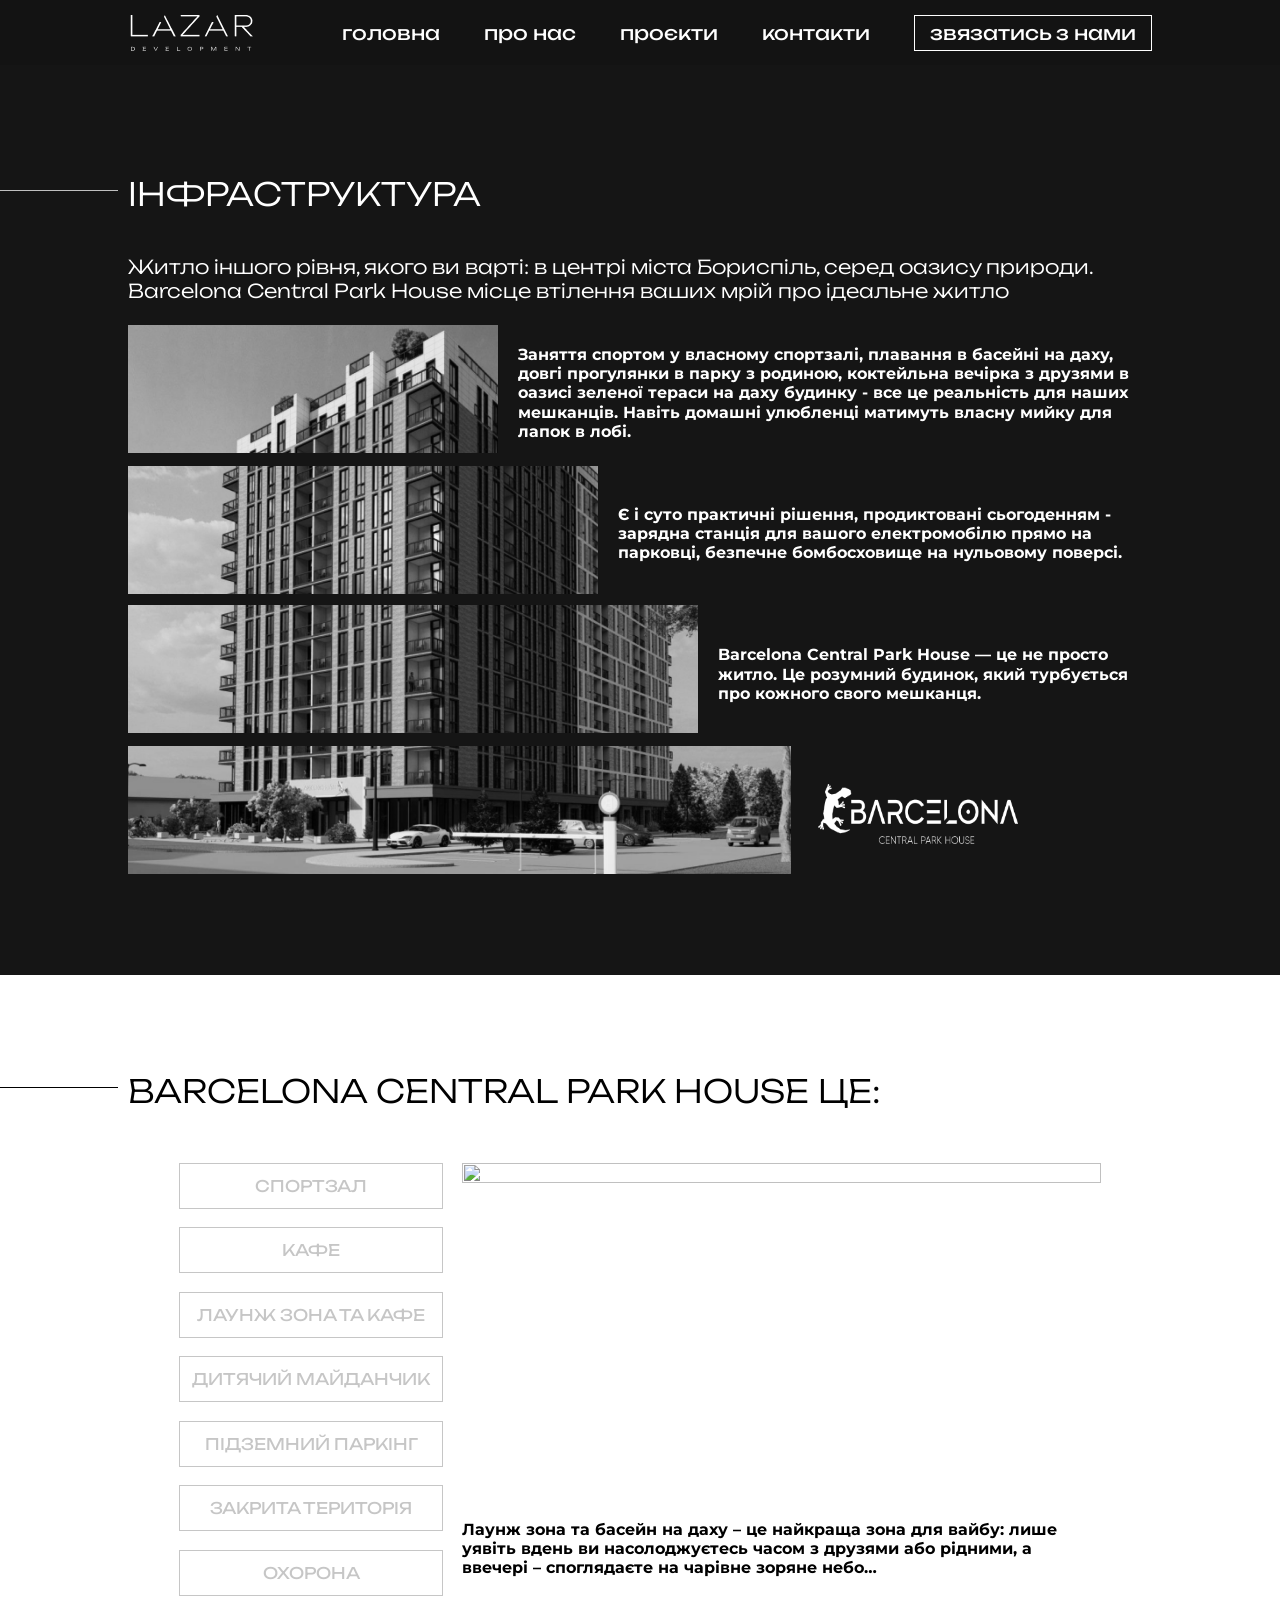
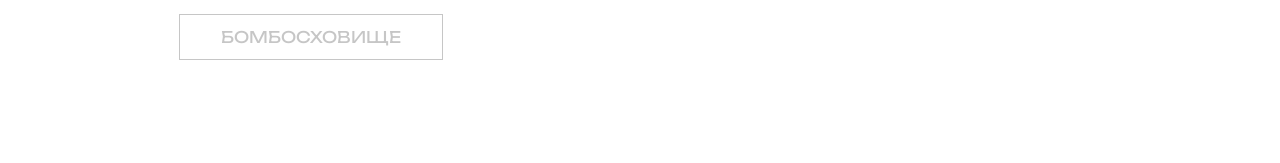
==== index.html @ 078ef7cc "Update index.html" ====
<!DOCTYPE html>
<html>
 <head>
  <meta charset="utf-8">
     <meta name="viewport" content="width=device-width, initial-scale=1.0">
  	 <title>LAZAR</title>
	  <link rel="preconnect" href="https://fonts.googleapis.com">
<link rel="preconnect" href="https://fonts.gstatic.com" crossorigin>
<link href="https://fonts.googleapis.com/css2?family=Montserrat:wght@300&family=Unbounded:wght@300&display=swap" rel="stylesheet">
                <link rel="stylesheet" type="text/css" href="../style.css" />
     
 </head>
   <body>
    
      
       <header class="header">
          
           <a href="#" class="logo"><img src = "lazar.png"></a>
           
               <input type="checkbox" id="check">
                    <label for="check"class="icons"> 
                           <i class='icon' id="menu-icon" ><img src="burger.png"></i>
                           <i class='iconx' id="close-icon"><img src="close.png"></i>
                    </label>     
                           <nav class="nav">
                               <a href="#" style="--i:0;">головна</a>
                               <a href="#" style="--i:1;">про нас</a>
                               <a href="#" style="--i:2;">проєкти</a>
                               <a href="#" style="--i:3;">контакти</a>
                                 <a href="#" style="--i:4;">звязатись з нами</a>
                           </nav>
           
       </header>
      <div class="main">
        <h1>ІНФРАСТРУКТУРА</h1><br>
               <h3>Житло іншого рівня, якого ви варті: в центрі міста Бориспіль, серед оазису природи.<br>Barcelona Central Park House місце втілення ваших мрій про ідеальне житло</h3>
              <div class="container">
                 
                  <div class="left"> 
                      <img class="string1" src="base.png" width="370" height="128">
                  </div>
                         <div class="right">
                            <h4 class="text">Заняття спортом у власному спортзалі, плавання в басейні на даху, довгі прогулянки в парку з родиною, коктейльна вечірка з друзями в оазисі зеленої тераси на даху будинку - все це реальність для наших мешканців. Навіть домашні улюбленці матимуть власну мийку для лапок в лобі. 
                            </h4>  
                         </div>
               </div>
                           <div class="container">
                          <div class="left"> 
                              <img class="string2" src="base.png" width="470" height="128">
                      
                          </div>
                                 <div class="right">
                                    <h4 class="text">Є і суто практичні рішення, продиктовані сьогоденням - зарядна станція для вашого електромобілю прямо на парковці, безпечне бомбосховище на нульовому поверсі.  
                                       </h4>
                                 </div>
                           </div>
                               <div class="container">
                                  <div class="left"> 
                                      <img class="string3" src="base.png" width="570" height="128">

                                  </div>
                                 <div class="right">
                                 <h4 class="text">Barcelona Central Park House — це не просто житло. Це розумний будинок, який турбується про кожного свого мешканця. 
                                   </h4>  
                                 </div>
                               </div>
                           <div class="container">
                                  <div class="left"> 
                                      <img class="string4" src="base.png" width="670" height="128">
                                  </div>
                                         <div class="right">
                                            <img class="liz" src="lizzard.png" width="200" height="60">
                                         </div>
                               </div>
             
             
             
        </div>            
                   
                   
                   
                   
                   
        <div class="menublock">
            <span>BARCELONA CENTRAL PARK HOUSE ЦЕ:</span>
                     <div class="container1">
                         
                          <div class="left"> 
                              <button class="slider">СПОРТЗАЛ</button>
                              <button class="slider">КАФЕ</button>
                              <button class="slider">ЛАУНЖ ЗОНА ТА КАФЕ</button>
                              <button class="slider">ДИТЯЧИЙ МАЙДАНЧИК</button>
                              <button class="slider">ПІДЗЕМНИЙ ПАРКІНГ</button>
                              <button class="slider">ЗАКРИТА ТЕРИТОРІЯ</button>
                              <button class="slider">ОХОРОНА</button>
                              <button class="slider">БОМБОСХОВИЩЕ</button>
                      
                          </div>
                                 <div class="right">
                                <img class="pool" src="pool.png" width="900" height="480">
                            <h5>Лаунж зона та басейн на даху – це найкраща зона для вайбу: лише уявіть вдень ви насолоджуєтесь часом з друзями або рідними, а ввечері – споглядаєте на чарівне зоряне небо… </h5>
                                 </div>
                                 
                       </div>
                    
       </div>       
<!--
       
       
       

       <div class="container">
        
                <div class ="paragraph">
                       <img class="string1" src="base.png">
                       <h4 class="text">Заняття спортом у власному спортзалі, плавання в басейні на даху, довгі прогулянки в парку з родиною, коктейльна вечірка з друзями в оазисі зеленої тераси на даху будинку - все це реальність для наших мешканців. Навіть домашні улюбленці матимуть власну мийку для лапок в лобі. 
                       </h4>
                       <img class="string2" src="base.png">
                       <h4 class="text">Є і суто практичні рішення, продиктовані сьогоденням - зарядна станція для вашого електромобілю прямо на парковці, безпечне бомбосховище на нульовому поверсі.  
                       </h4>
                       <img class="string3" src="base.png">
                       <h4 class="text">Barcelona Central Park House — це не просто житло. Це розумний будинок, який турбується про кожного свого мешканця. 
                       </h4>
                       <img class="string4" src="base.png">
                       <h4><img class="liz" src="lizzard.png" width="200" height="60">
                       </h4>
                 </div>      
       </div>
-->
       
<!--
        <div class="container2">
           
        </div>
        
       <div class="container3">
       
       </div>
       
-->
       
<style>
    body
            {
            background-color: rgba(21, 21, 21, 1);
            margin: 0;
            padding:0;
            height:100vh auto; 
            }
 
      .header{
          position:relative;
          background-color:  rgba(0, 0, 0, 0.1);
          padding: 0.5rem 10%;
          display:flex;
          justify-content:space-between;
          align-items: center;
          z-index: 100;
      }
      .logo{
          font-size:1.2rem;
          text-decoration: none;
          font-family: Unbounded;
          color:#fff;
          
      }
      .nav a:not(:last-child){
          text-decoration: none;
          font-family: Unbounded;
          color:#fff;
          font-size:1.2rem;
          margin-left:2.5rem;
         
      } 
      .nav a:last-child{
          text-decoration: none;
          font-family: Unbounded;
          color:#fff;
          border: 1px solid white;
          padding:5px 15px;
          font-size:1.2rem;
          margin-left:2.5rem;
      } 
/*
  
      .nav a:hover{
        background-color:yellow;
        
          
      } 
*/
      #check{
          display:none;
      }
      .icons{
          
          display:none;
          position:absolute;
          right:5%;
          display:none;
      }
.main:before {margin:2.3em 0%;

  
  float: left;
  margin-left:-15%; /* half the line-height */
  border-top: 1px solid silver;
  width: 14%;
  content: "";
    
}
    .main{
          
        
          padding: 5.5rem 10%;
     
        
      }
    .container{
          
          display:flex;
        align-items:center;
          padding: .1rem 0%;
     
        
      }

     .right
    { 
      
        padding-left:2%;
        line-height:1.2em;
            color: white;
            font-family:Montserrat;
            font-weight: lighter;
            text-align:left;
        font-size: 1rem;
    }
   
    .string1
    {
        
        object-fit: none; object-position: 0% 0%;
        padding-bottom:1%;
        
    }
   
   .string2
    {
       
        object-fit: none; object-position: 0% 40%;
        padding-bottom:1%;
    }
    .string3
    {
     
        object-fit: none; object-position: 0% 69%;
        padding-bottom:1%;
    }
    .string4{
       
       
        object-fit: none; object-position: 0% 100%;
        padding-bottom:1%;
    }
    
   
    
    
/*
   
         .container
                {
                padding-top:7em;
                    margin:0 10%;
                text-align:left;   
                height:944px;
                align-items: center;
                }
          */  h1
            {
            font-size:2rem;
            color: white;
            display: inline-block;
            font-family:Unbounded;  
            font-weight:300;
            }
         
    
             h3
            {
            color: white;
            font-family:Unbounded;
            font-weight: 300;
                font-size: 1.2rem;
            }
    
    
  /*  .string1
    {
        width: 370px;
        height: 128px;
        object-fit: none; object-position: 0% 0%;
        float:left;
        margin-right:1em;
        
    }
   
   .string2
    {
        width: 470px;
        height: 128px;
        object-fit: none; object-position: 0% 40%;
        float:left;
        margin-right:1em;
       
    }
    .string3
    {
        width: 566px;
        height: 128px;
        object-fit: none; object-position: 0% 69%;
        float:left;
        margin-right:1em;
        
    }
    .string4{
        width: 663px;
        height: 198px;
        object-fit: none; object-position: 0% 120%;
        float:left;
        margin-right:1em;
    }
      

    
    
*/
    
    
    
    
    
    
    
@media screen and (max-width:947px) 
{
/*    ADAPTIVE NAV*/
    .header{
        padding: 1rem 5%;
        background:rgba(0, 0, 0, .1);
        box-shadow:0 /5rem 1rem rgba(0, 0, 0, .1);
    }
/*    ADAPTIVE HOME PAGE*/
    .main{
        padding: 3rem 5%;
    }
.container{
         flex-flow: column-reverse;
       
    }
   
/*   .string1, .string2.... */
    .container .left{
        display:none;
    }
     .main:before {display:flex;
    
}

     
}
      
      
      
 @media screen and (max-width:838px) 
{
    .main:before {display:none;
    
}
    
    
    .icons{
        display:inline-flex;
        
    }
    #check:checked~.icons #menu-icon {
        display:none;
    }
    #check:checked~.icons #close-icon {
        display:block;
    }
    .icons #close-icon{
        display:none;
    }
    .nav{
        
        position:absolute;
        top:100%;
        left:0;
        height:0;
        width:100%;
        overflow:hidden;
        transition: .3s ease;
        background:rgba(21, 21, 21, .9);
        /*backdrop-filter:blur(10px);*/
        box-shadow:0 /5rem 1rem rgba(0, 0, 0, .9);
    }
    
    #check:checked~.nav {
        height:25rem;
    }
    .nav a{
        display:block;
        margin:3rem 10%;
        text-align:left;
        transform:translateY(-50px);
        transition: .3s ease;
        opacity: 0;
        
    }
    #check:checked~.nav a:not(:last-child){
        
        opacity:1;
        transform:translateY(0);
        transition-delay: calc(.10s * var(--i));
    }
  .string1
    {
        width:70%;
       
    }
   
   .string2
    {
       width:80%;
       
    }
    .string3
    {
     width:90%;
       
    }
    .string4{
       width:100%;
       
      
    }
     h1
            {
            font-size:1.5rem;
           
            }
  h3
            {
           
                font-size: 1rem;
               
            }
    .right{padding-left:0%;}
} 

        
/*
    
  

@media screen and (max-width:800px) 
{
    .string1{
        display:none;
    }
    .string2{
        display:none;
    }
    .string3{
        display:none;
    }
    .string4{
        display:none;
    }
}
*/

       
    
    
    
    
    .menublock:before {margin:3em 0%;

  
  float: left;
  margin-left:-15%; /* half the line-height */
  border-top: 1px solid black;
  width: 14%;
  content: "";
    
}
    .menublock{
          
        background-color:#fff;
          padding: 4rem 10%;
     align-content: center;
        
      }
            span
            {
                margin: 1em 0%;
            font-size:2rem;
            color: black;
            display: inline-block;
            font-family:Unbounded;  
            font-weight:300;
            }
    .container1{
         display:flex;
        align-items:flex-start;
         margin:2% 5%;
        position:relative;
    }
   
    
    .container1 button{
        display:block;
        text-decoration: none;
          font-family: Unbounded;
          color:#C6C6C6;
        background-color:#fff;
          border:1px solid #C6C6C6;
         
          font-size:16px;
         margin-bottom:7%;
       padding: 12px;
        width:100%;
        height:auto;
        white-space: nowrap;
        transition-duration: 0.4s;
  cursor: pointer;
    }
    .container1 .slider:hover{
         background-color:#111;
        color:#fff;
        
        
    }
     .container1 .right img{
        width:100%;
         height:auto;
         
    }
    
     h5
    { 
      margin:1em 0;
        width:100%;
        
        line-height:1.2em;
            color:black;
            font-family:Montserrat;
            font-weight:bold;
            text-align:left;
        font-size: 16px;
    }
 
    
    
    
    @media screen and (max-width:838px) 
{
     .container1{
         display:block;
       text-align:center;
        
         margin:0% 1%;
   
   
    }
    .menublock:before {display:none;
    
}
    .menublock{
        padding: 3rem 5%;
    }
    
     span
            {
              
            font-size:1.5rem;
            
            }
    
  .left {
     display:flex;
        align-items:flex-start;
        
    
  display: flex;
  grid-gap: 2rem;
  width: 100%;
  overflow-x: auto;
  scroll-snap-type: x;
  cursor: grab;
  scroll-behavior: smooth;
  scrollbar-width: none; /* for firefox */
}

.left::-webkit-scrollbar { /* for chrome */
  display: none;
}

.slider {
  min-width: calc(95% - .5rem);
  aspect-ratio: 7 / 1;
  display: flex;
  justify-content: center;
  align-items: center;
  scroll-snap-align: start;
  font-weight: 200;
 
    color:#C6C6C6;
    background:#fff;
    border:1px solid #C6C6C6;
    font-size:16px;
        white-space: nowrap;
       transition-duration: 0.4s;

}
         .slider:hover{
         background-color:#111;
        color:#fff;
        
        
    }
} 
    
    
    
     </style>
     
     
     
     
     <script>
         
         
             
                                                /*ADAPTIVE NAVBAR*/
   const wrapper = document.querySelector('.left')

let pressed = false
let startX = 0

wrapper.addEventListener('mousedown', function (e) {
  pressed = true
  startX = e.clientX
  this.style.cursor = 'grabbing'
})

wrapper.addEventListener('mouseleave', function (e) {
  pressed = false
})

window.addEventListener('mouseup', function (e) {
  pressed = false
  wrapper.style.cursor = 'grab'
})

wrapper.addEventListener('mousemove', function (e) {
  if(!pressed) {
    return
  }

  this.scrollLeft += startX - e.clientX
})


                                   /*ADAPTIVE NAVBAR*/
     
    </script>
   
 </body>
</html>
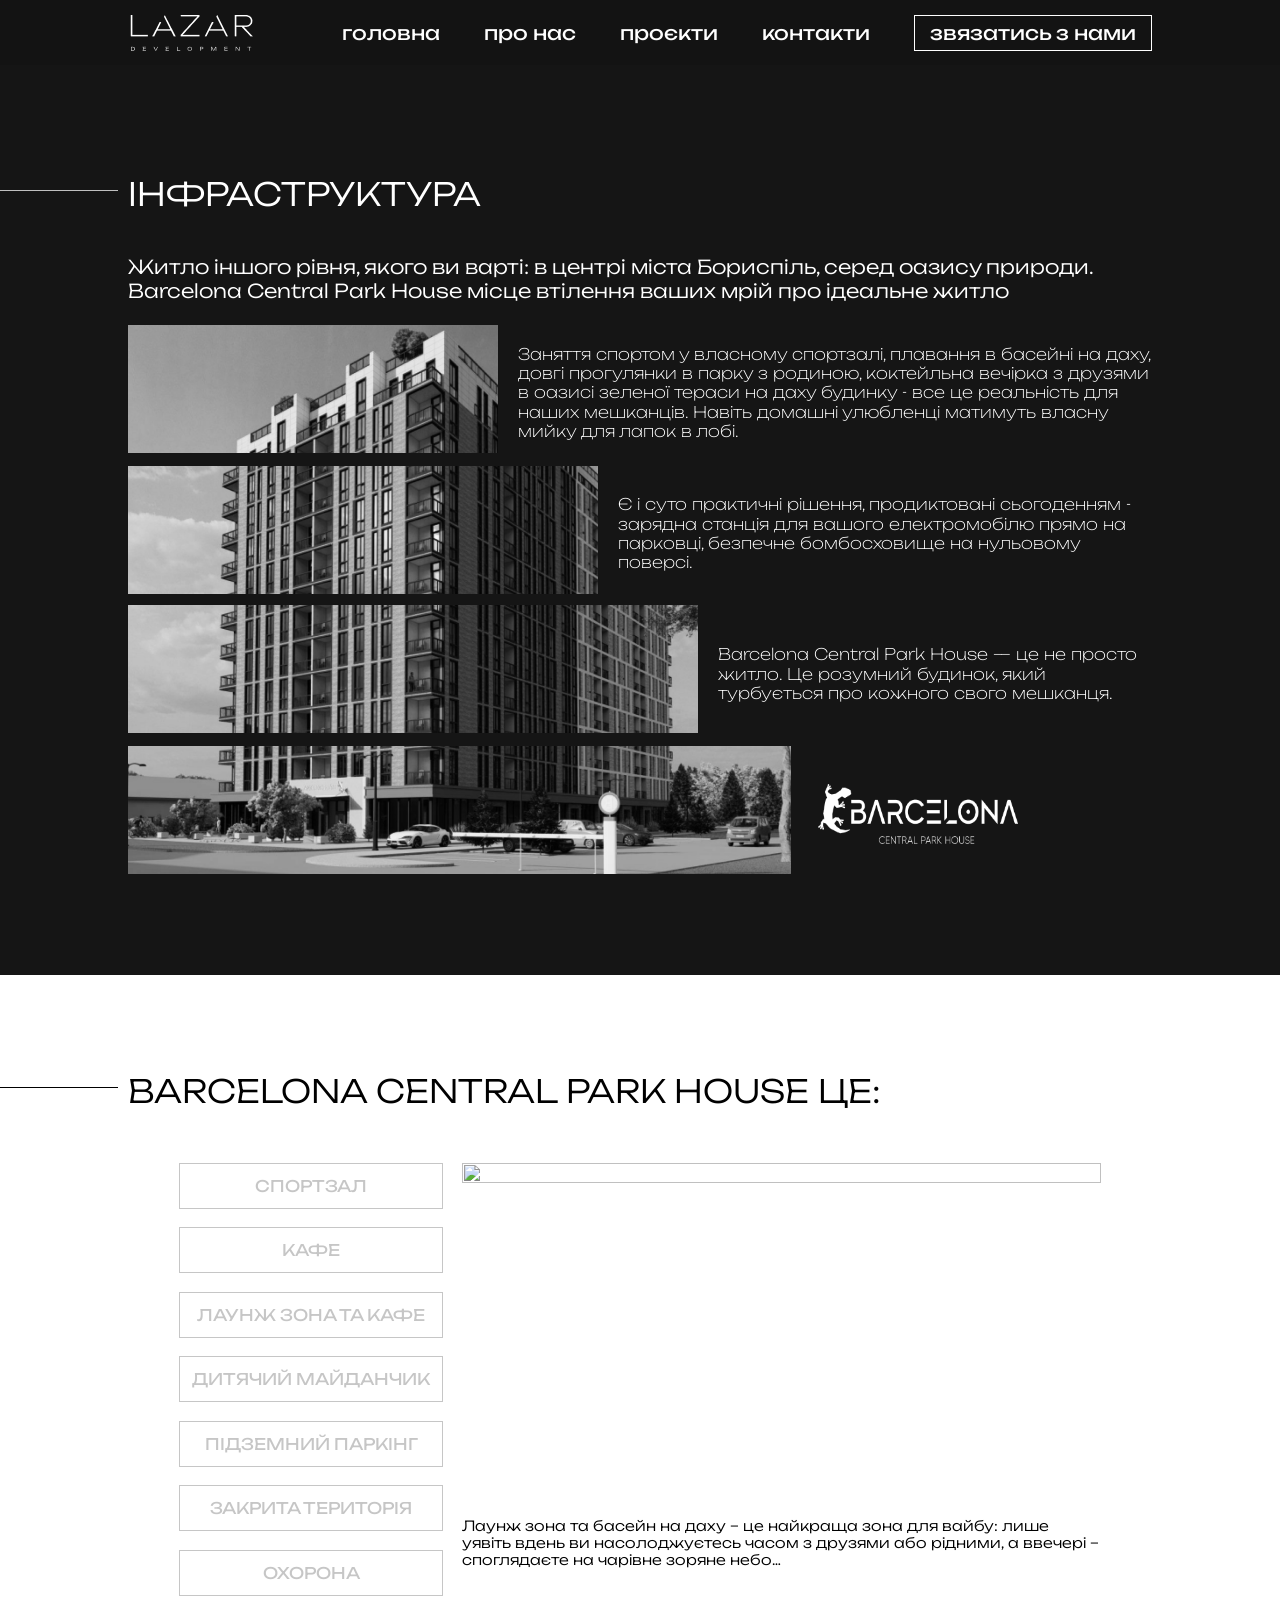
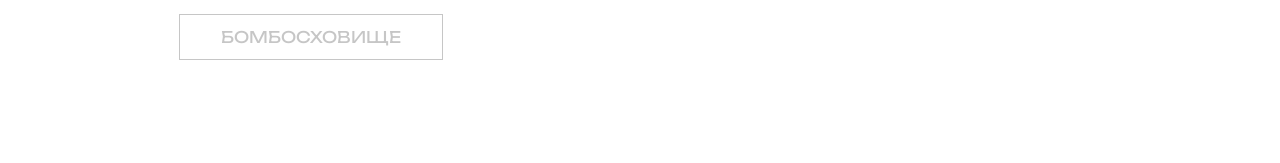
==== commit 7afc8b38: "Update index.html" ====
--- a/index.html
+++ b/index.html
@@ -4,9 +4,9 @@
   <meta charset="utf-8">
      <meta name="viewport" content="width=device-width, initial-scale=1.0">
   	 <title>LAZAR</title>
-	  <link rel="preconnect" href="https://fonts.googleapis.com">
+	<link rel="preconnect" href="https://fonts.googleapis.com">
 <link rel="preconnect" href="https://fonts.gstatic.com" crossorigin>
-<link href="https://fonts.googleapis.com/css2?family=Montserrat:wght@300&family=Unbounded:wght@300&display=swap" rel="stylesheet">
+<link href="https://fonts.googleapis.com/css2?family=Unbounded:wght@200..900&display=swap" rel="stylesheet">
                 <link rel="stylesheet" type="text/css" href="../style.css" />
      
  </head>
@@ -231,10 +231,8 @@
         padding-left:2%;
         line-height:1.2em;
             color: white;
-            font-family:Montserrat;
-            font-weight: lighter;
+  
             text-align:left;
-        font-size: 1rem;
     }
    
     .string1
@@ -293,6 +291,13 @@
             font-family:Unbounded;
             font-weight: 300;
                 font-size: 1.2rem;
+            }
+    h4
+            {
+            color: white;
+            font-family:Unbounded;
+            font-weight: 200;
+                font-size: 1rem;
             }
     
     
@@ -557,10 +562,10 @@
         
         line-height:1.2em;
             color:black;
-            font-family:Montserrat;
-            font-weight:bold;
+            font-family:Unbounded;
+            font-weight:300;
             text-align:left;
-        font-size: 16px;
+        font-size: 14px;
     }
  
     
@@ -582,6 +587,7 @@
     .menublock{
         padding: 3rem 5%;
     }
+   
     
      span
             {
@@ -593,10 +599,8 @@
   .left {
      display:flex;
         align-items:flex-start;
-        
-    
-  display: flex;
-  grid-gap: 2rem;
+  grid-gap: 1rem;
+  
   width: 100%;
   overflow-x: auto;
   scroll-snap-type: x;
@@ -617,13 +621,14 @@
   align-items: center;
   scroll-snap-align: start;
   font-weight: 200;
- 
+ margin-right:2%;
     color:#C6C6C6;
     background:#fff;
     border:1px solid #C6C6C6;
     font-size:16px;
         white-space: nowrap;
        transition-duration: 0.4s;
+   
 
 }
          .slider:hover{
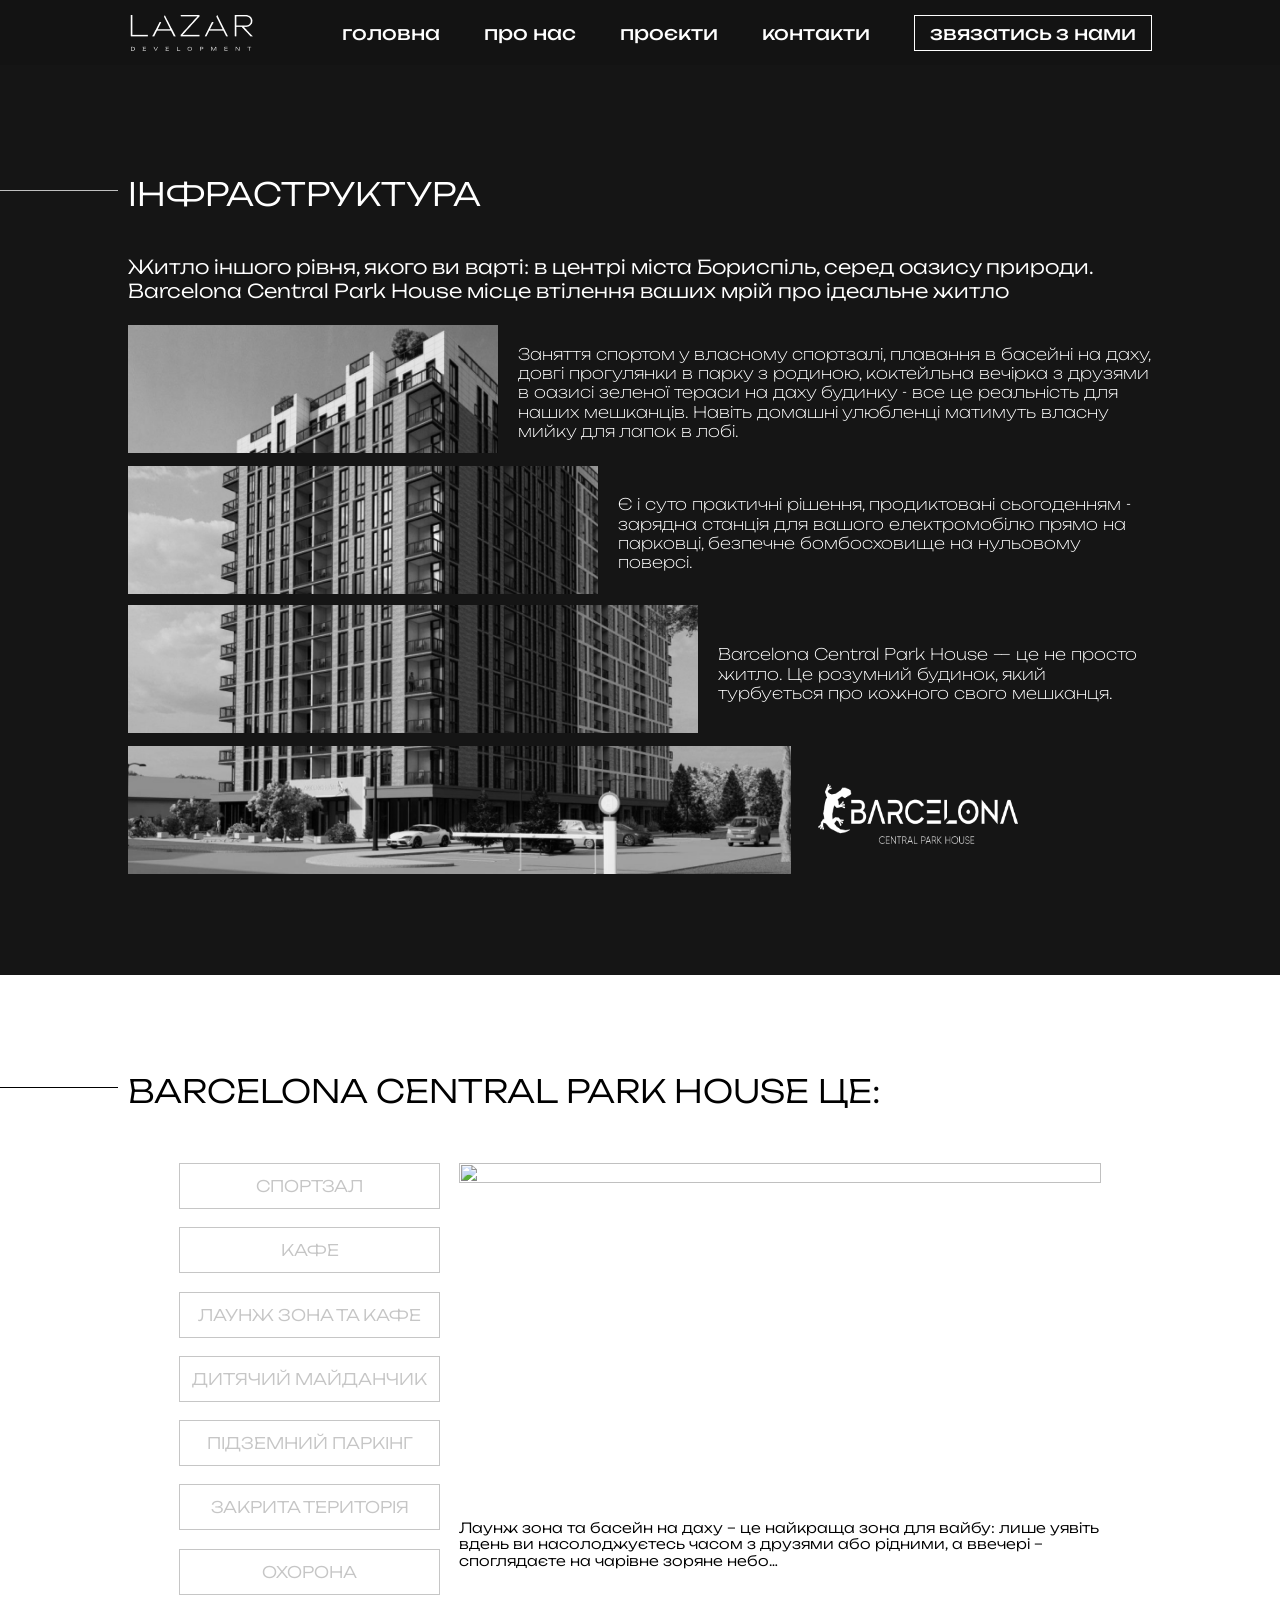
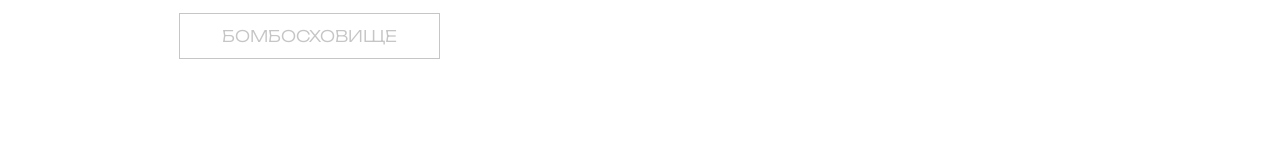
==== commit b159b66c: "Update index.html" ====
--- a/index.html
+++ b/index.html
@@ -533,7 +533,7 @@
           color:#C6C6C6;
         background-color:#fff;
           border:1px solid #C6C6C6;
-         
+         font-weight:300;
           font-size:16px;
          margin-bottom:7%;
        padding: 12px;
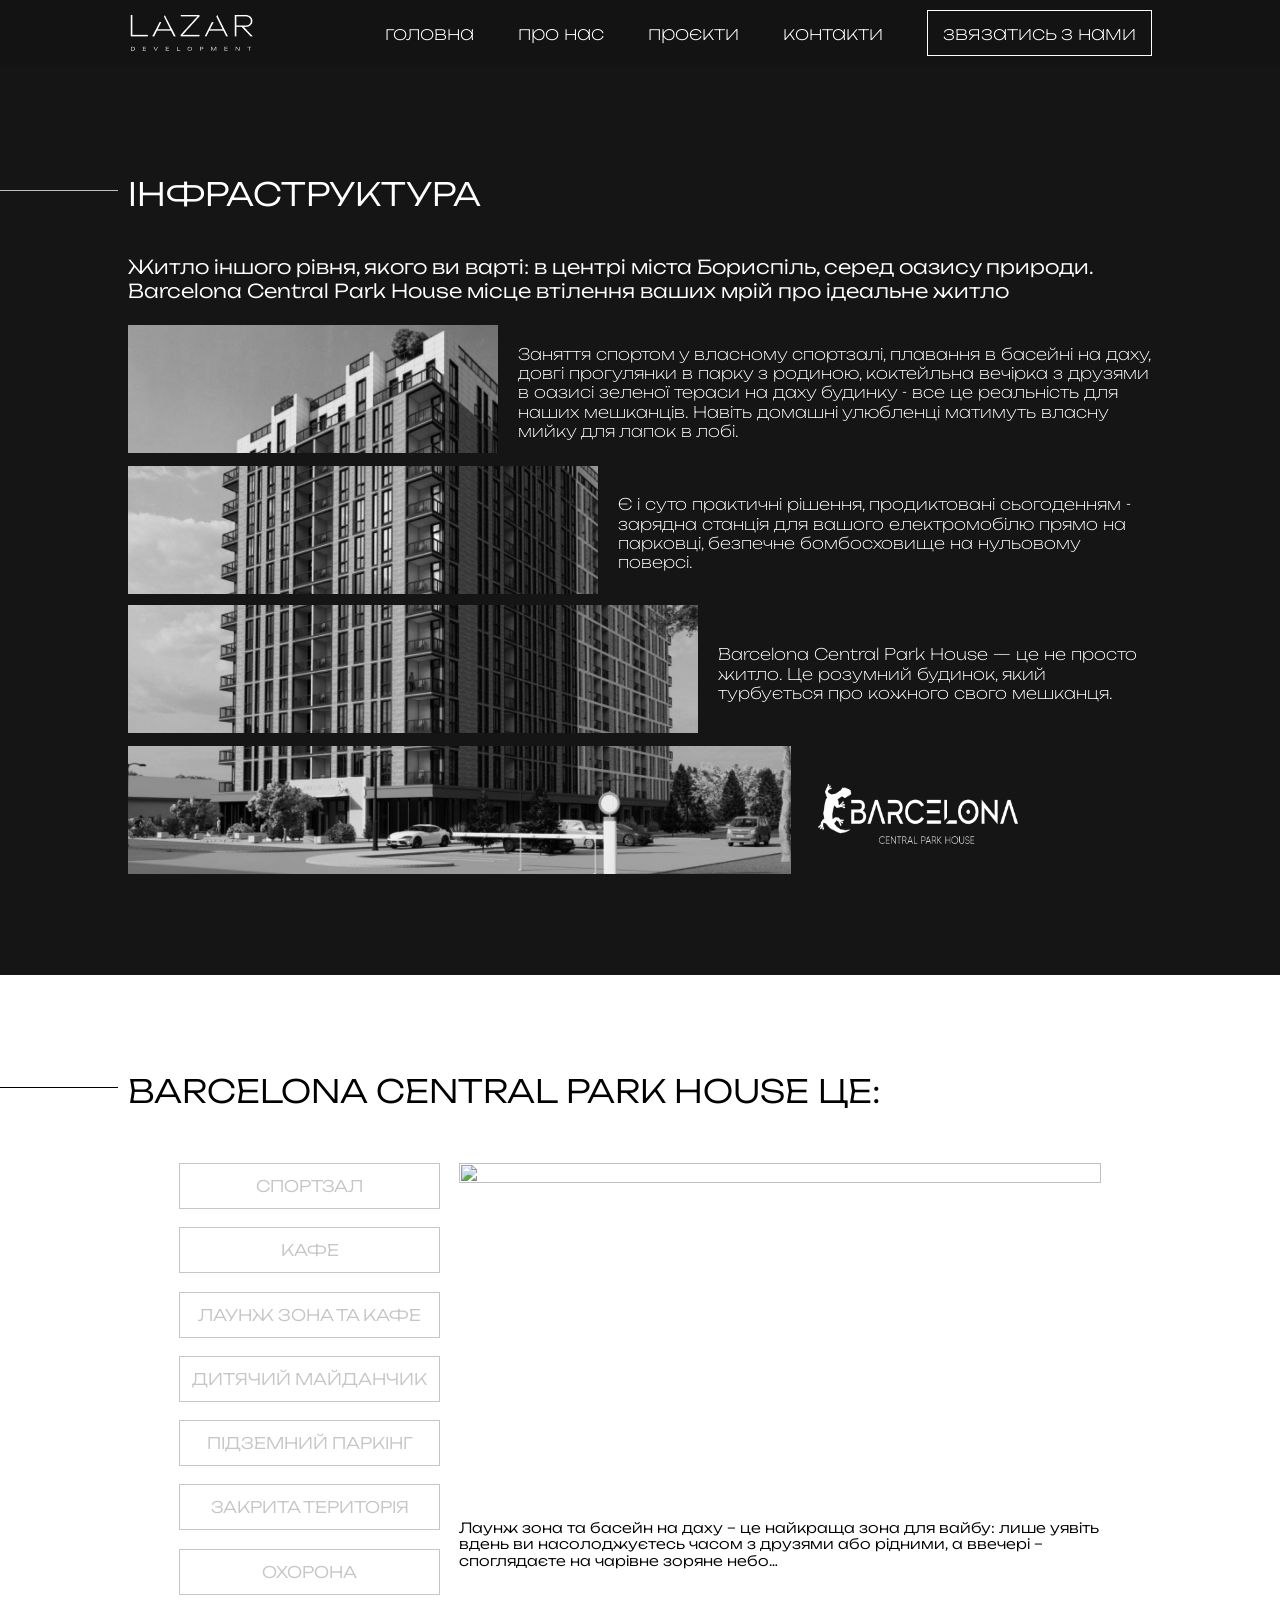
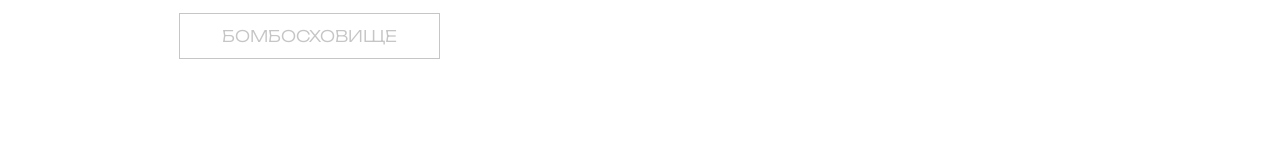
==== commit c040dafc: "Update index.html" ====
--- a/index.html
+++ b/index.html
@@ -169,6 +169,7 @@
           font-family: Unbounded;
           color:#fff;
           font-size:1.2rem;
+          font-weight: 200;
           margin-left:2.5rem;
          
       } 
@@ -177,8 +178,9 @@
           font-family: Unbounded;
           color:#fff;
           border: 1px solid white;
-          padding:5px 15px;
+          padding:10px 15px;
           font-size:1.2rem;
+          font-weight: 200;
           margin-left:2.5rem;
       } 
 /*
@@ -422,6 +424,7 @@
         transform:translateY(-50px);
         transition: .3s ease;
         opacity: 0;
+        font-size:3.5em;
         
     }
     #check:checked~.nav a:not(:last-child){
@@ -614,7 +617,7 @@
 }
 
 .slider {
-  min-width: calc(95% - .5rem);
+  min-width: calc(95% - 1rem);
   aspect-ratio: 7 / 1;
   display: flex;
   justify-content: center;
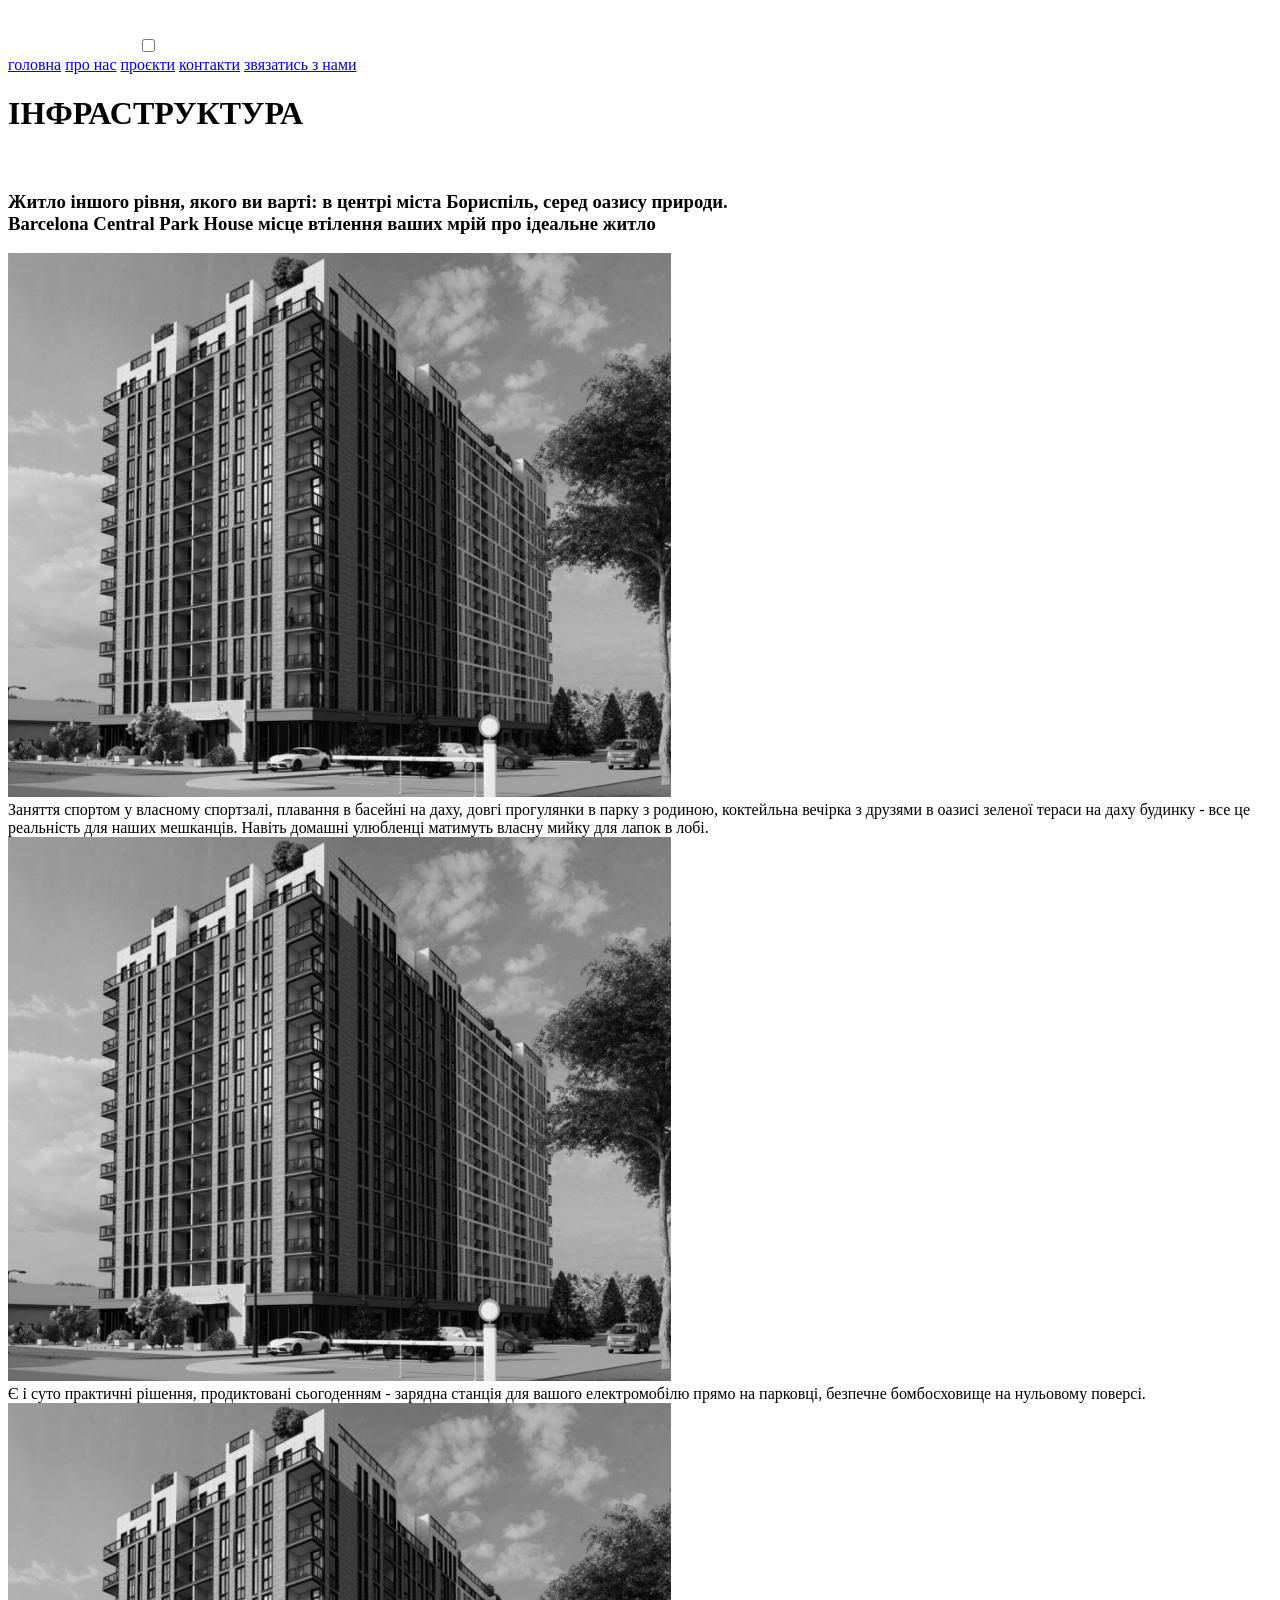
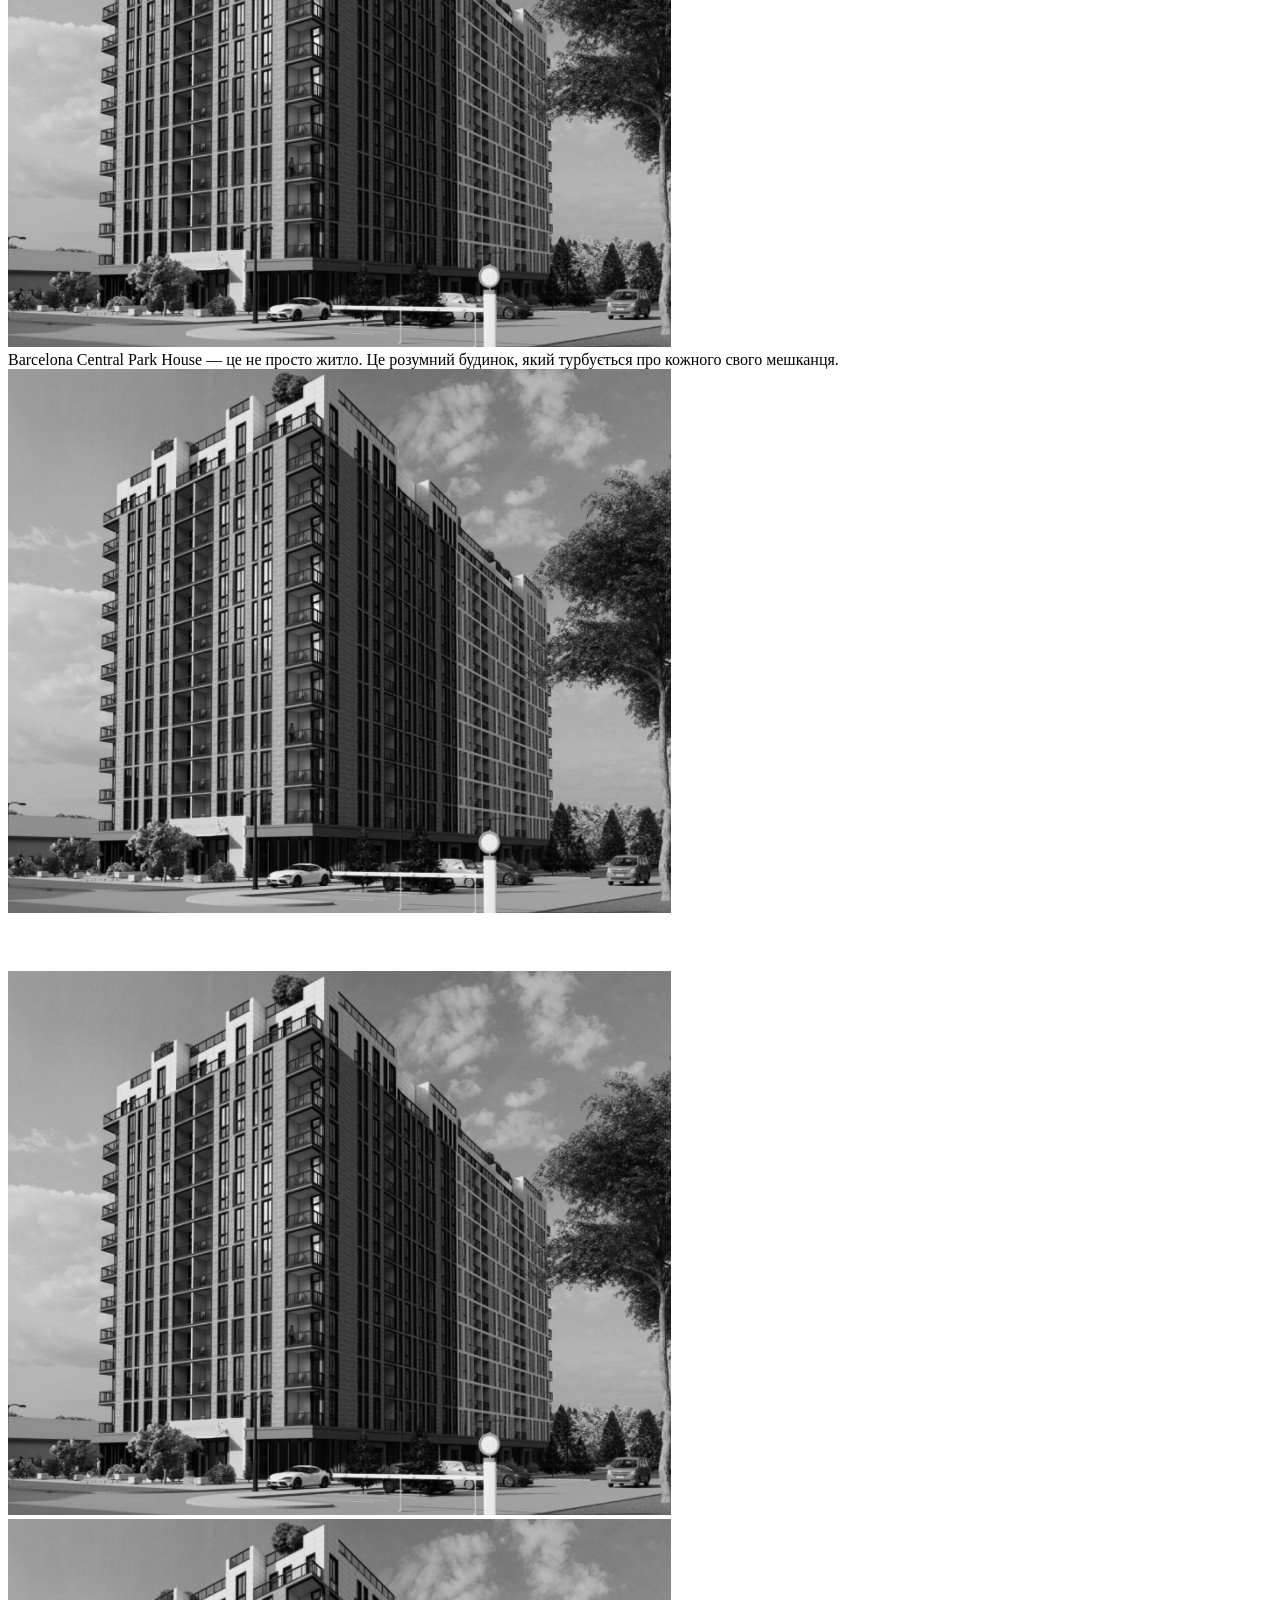
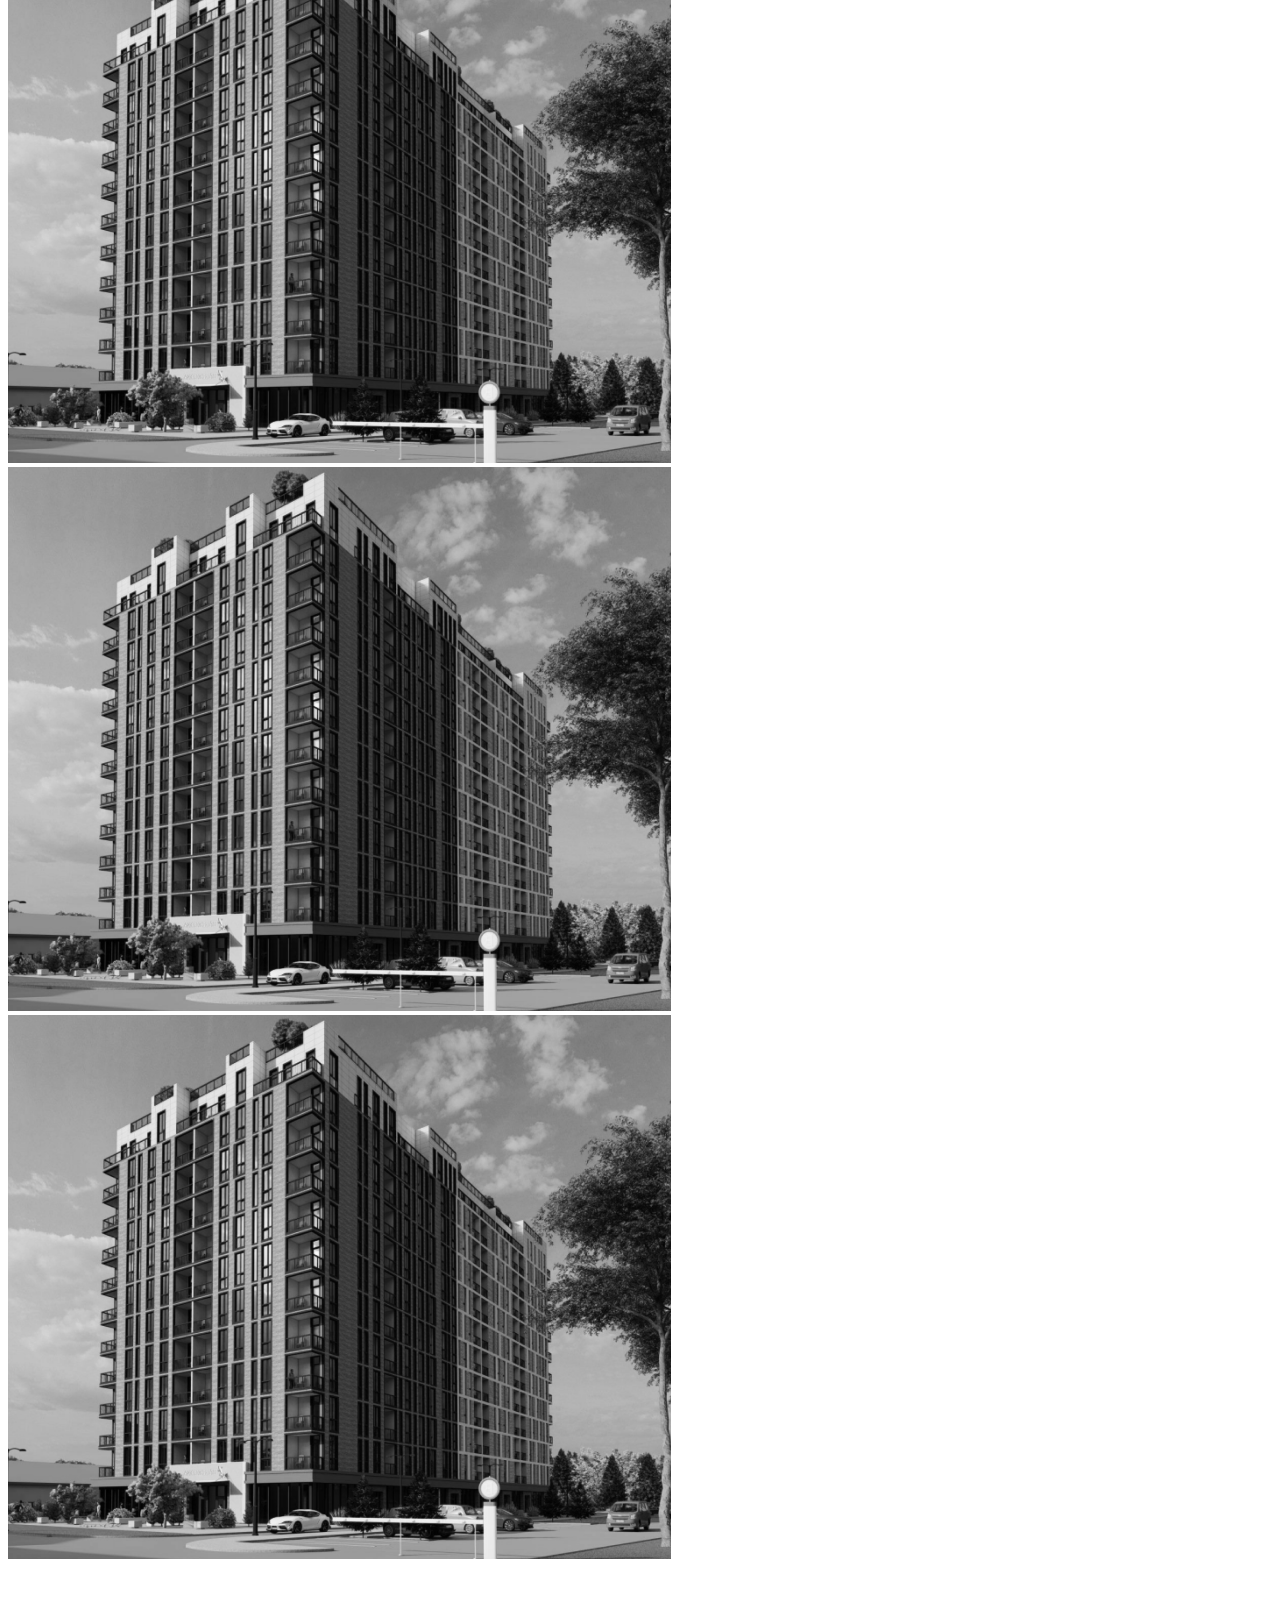
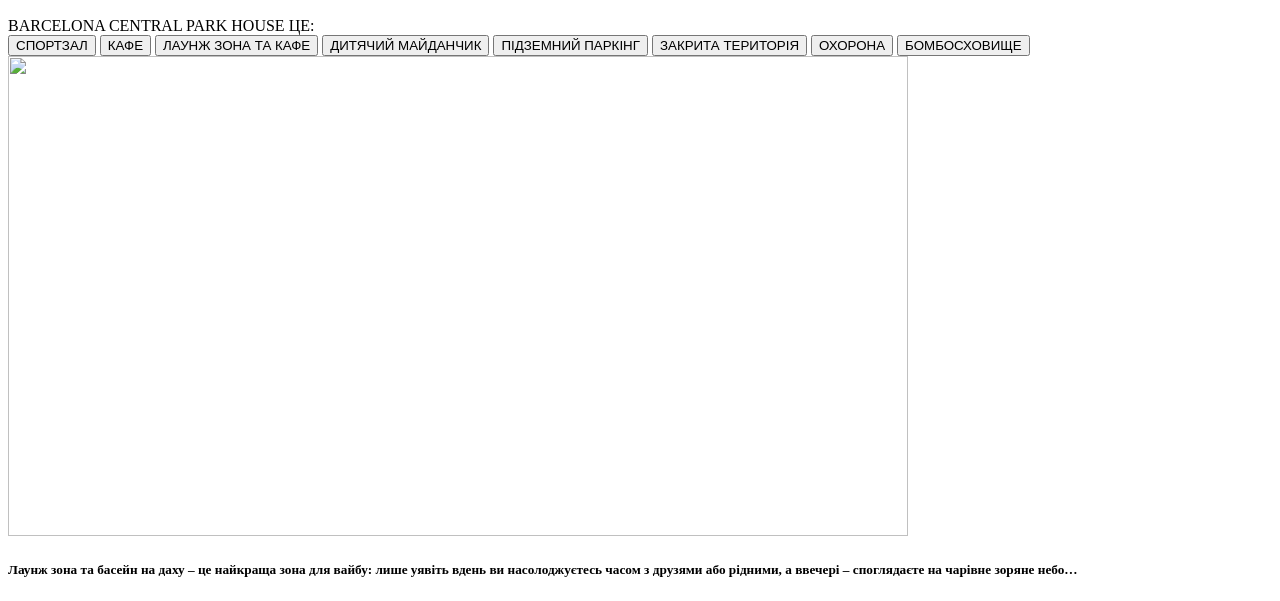
==== commit 6211c6b8: "Update index.html" ====
--- a/index.html
+++ b/index.html
@@ -7,7 +7,7 @@
 	<link rel="preconnect" href="https://fonts.googleapis.com">
 <link rel="preconnect" href="https://fonts.gstatic.com" crossorigin>
 <link href="https://fonts.googleapis.com/css2?family=Unbounded:wght@200..900&display=swap" rel="stylesheet">
-                <link rel="stylesheet" type="text/css" href="../style.css" />
+                <link rel="stylesheet" type="text/css" href="style.css" />
      
  </head>
    <body>
@@ -31,51 +31,51 @@
                            </nav>
            
        </header>
-      <div class="main">
+    <div class="main">
         <h1>ІНФРАСТРУКТУРА</h1><br>
                <h3>Житло іншого рівня, якого ви варті: в центрі міста Бориспіль, серед оазису природи.<br>Barcelona Central Park House місце втілення ваших мрій про ідеальне житло</h3>
-              <div class="container">
+               <div class="big">
+                <div class="container">
+                  <div class="box1"><img src="base.png" id="img1"></div>
+                <div class="text">Заняття спортом у власному спортзалі, плавання в басейні на даху, довгі прогулянки в парку з родиною, коктейльна вечірка з друзями в оазисі зеленої тераси на даху будинку - все це реальність для наших мешканців. Навіть домашні улюбленці матимуть власну мийку для лапок в лобі.</div>
+                </div>
+                <div class="container">
+                  <div class="box2"><img src="base.png" id="img2"></div>
+                <div class="text">Є і суто практичні рішення, продиктовані сьогоденням - зарядна станція для вашого електромобілю прямо на парковці, безпечне бомбосховище на нульовому поверсі.</div>
+                </div>
+                <div class="container">
+                  <div class="box3"><img src="base.png" id="img3"></div>
+                <div class="text">Barcelona Central Park House — це не просто житло. Це розумний будинок, який турбується про кожного свого мешканця.</div>
+              </div>
+                <div class="container">
+                  <div class="box4"><img src="base.png" id="img4"></div>
+                <div class="text"><img src="https://hubilya.github.io/Website/lizzard.png" style="width:200px; height:50px;
+                object-fit:cover;"></div>
+      
+              </div>
+  </div>
+
+
+  <div class="secret">
+  <div class="container0">
+    <div class="box01"><img src="base.png" id="img01"></div>
+    <div class="box02"><img src="base.png" id="img02"></div>
+    <div class="box03"><img src="base.png" id="img03"></div>
+    <div class="box04"><img src="base.png" id="img04"></div>
+    <img src="lizzard.png" style="width:200px; height:50px;
+                object-fit:cover;">
+ </div>
+</div>
                  
-                  <div class="left"> 
-                      <img class="string1" src="base.png" width="370" height="128">
-                  </div>
-                         <div class="right">
-                            <h4 class="text">Заняття спортом у власному спортзалі, плавання в басейні на даху, довгі прогулянки в парку з родиною, коктейльна вечірка з друзями в оазисі зеленої тераси на даху будинку - все це реальність для наших мешканців. Навіть домашні улюбленці матимуть власну мийку для лапок в лобі. 
-                            </h4>  
-                         </div>
-               </div>
-                           <div class="container">
-                          <div class="left"> 
-                              <img class="string2" src="base.png" width="470" height="128">
-                      
-                          </div>
-                                 <div class="right">
-                                    <h4 class="text">Є і суто практичні рішення, продиктовані сьогоденням - зарядна станція для вашого електромобілю прямо на парковці, безпечне бомбосховище на нульовому поверсі.  
-                                       </h4>
-                                 </div>
-                           </div>
-                               <div class="container">
-                                  <div class="left"> 
-                                      <img class="string3" src="base.png" width="570" height="128">
-
-                                  </div>
-                                 <div class="right">
-                                 <h4 class="text">Barcelona Central Park House — це не просто житло. Це розумний будинок, який турбується про кожного свого мешканця. 
-                                   </h4>  
-                                 </div>
-                               </div>
-                           <div class="container">
-                                  <div class="left"> 
-                                      <img class="string4" src="base.png" width="670" height="128">
-                                  </div>
-                                         <div class="right">
-                                            <img class="liz" src="lizzard.png" width="200" height="60">
-                                         </div>
-                               </div>
+                  
+                        
+              
+                              
+                           
              
              
              
-        </div>            
+    </div>            
                    
                    
                    
@@ -104,547 +104,8 @@
                        </div>
                     
        </div>       
-<!--
-       
-       
-       
 
-       <div class="container">
-        
-                <div class ="paragraph">
-                       <img class="string1" src="base.png">
-                       <h4 class="text">Заняття спортом у власному спортзалі, плавання в басейні на даху, довгі прогулянки в парку з родиною, коктейльна вечірка з друзями в оазисі зеленої тераси на даху будинку - все це реальність для наших мешканців. Навіть домашні улюбленці матимуть власну мийку для лапок в лобі. 
-                       </h4>
-                       <img class="string2" src="base.png">
-                       <h4 class="text">Є і суто практичні рішення, продиктовані сьогоденням - зарядна станція для вашого електромобілю прямо на парковці, безпечне бомбосховище на нульовому поверсі.  
-                       </h4>
-                       <img class="string3" src="base.png">
-                       <h4 class="text">Barcelona Central Park House — це не просто житло. Це розумний будинок, який турбується про кожного свого мешканця. 
-                       </h4>
-                       <img class="string4" src="base.png">
-                       <h4><img class="liz" src="lizzard.png" width="200" height="60">
-                       </h4>
-                 </div>      
-       </div>
--->
-       
-<!--
-        <div class="container2">
-           
-        </div>
-        
-       <div class="container3">
-       
-       </div>
-       
--->
-       
-<style>
-    body
-            {
-            background-color: rgba(21, 21, 21, 1);
-            margin: 0;
-            padding:0;
-            height:100vh auto; 
-            }
- 
-      .header{
-          position:relative;
-          background-color:  rgba(0, 0, 0, 0.1);
-          padding: 0.5rem 10%;
-          display:flex;
-          justify-content:space-between;
-          align-items: center;
-          z-index: 100;
-      }
-      .logo{
-          font-size:1.2rem;
-          text-decoration: none;
-          font-family: Unbounded;
-          color:#fff;
-          
-      }
-      .nav a:not(:last-child){
-          text-decoration: none;
-          font-family: Unbounded;
-          color:#fff;
-          font-size:1.2rem;
-          font-weight: 200;
-          margin-left:2.5rem;
-         
-      } 
-      .nav a:last-child{
-          text-decoration: none;
-          font-family: Unbounded;
-          color:#fff;
-          border: 1px solid white;
-          padding:10px 15px;
-          font-size:1.2rem;
-          font-weight: 200;
-          margin-left:2.5rem;
-      } 
-/*
-  
-      .nav a:hover{
-        background-color:yellow;
-        
-          
-      } 
-*/
-      #check{
-          display:none;
-      }
-      .icons{
-          
-          display:none;
-          position:absolute;
-          right:5%;
-          display:none;
-      }
-.main:before {margin:2.3em 0%;
 
-  
-  float: left;
-  margin-left:-15%; /* half the line-height */
-  border-top: 1px solid silver;
-  width: 14%;
-  content: "";
-    
-}
-    .main{
-          
-        
-          padding: 5.5rem 10%;
-     
-        
-      }
-    .container{
-          
-          display:flex;
-        align-items:center;
-          padding: .1rem 0%;
-     
-        
-      }
-
-     .right
-    { 
-      
-        padding-left:2%;
-        line-height:1.2em;
-            color: white;
-  
-            text-align:left;
-    }
-   
-    .string1
-    {
-        
-        object-fit: none; object-position: 0% 0%;
-        padding-bottom:1%;
-        
-    }
-   
-   .string2
-    {
-       
-        object-fit: none; object-position: 0% 40%;
-        padding-bottom:1%;
-    }
-    .string3
-    {
-     
-        object-fit: none; object-position: 0% 69%;
-        padding-bottom:1%;
-    }
-    .string4{
-       
-       
-        object-fit: none; object-position: 0% 100%;
-        padding-bottom:1%;
-    }
-    
-   
-    
-    
-/*
-   
-         .container
-                {
-                padding-top:7em;
-                    margin:0 10%;
-                text-align:left;   
-                height:944px;
-                align-items: center;
-                }
-          */  h1
-            {
-            font-size:2rem;
-            color: white;
-            display: inline-block;
-            font-family:Unbounded;  
-            font-weight:300;
-            }
-         
-    
-             h3
-            {
-            color: white;
-            font-family:Unbounded;
-            font-weight: 300;
-                font-size: 1.2rem;
-            }
-    h4
-            {
-            color: white;
-            font-family:Unbounded;
-            font-weight: 200;
-                font-size: 1rem;
-            }
-    
-    
-  /*  .string1
-    {
-        width: 370px;
-        height: 128px;
-        object-fit: none; object-position: 0% 0%;
-        float:left;
-        margin-right:1em;
-        
-    }
-   
-   .string2
-    {
-        width: 470px;
-        height: 128px;
-        object-fit: none; object-position: 0% 40%;
-        float:left;
-        margin-right:1em;
-       
-    }
-    .string3
-    {
-        width: 566px;
-        height: 128px;
-        object-fit: none; object-position: 0% 69%;
-        float:left;
-        margin-right:1em;
-        
-    }
-    .string4{
-        width: 663px;
-        height: 198px;
-        object-fit: none; object-position: 0% 120%;
-        float:left;
-        margin-right:1em;
-    }
-      
-
-    
-    
-*/
-    
-    
-    
-    
-    
-    
-    
-@media screen and (max-width:947px) 
-{
-/*    ADAPTIVE NAV*/
-    .header{
-        padding: 1rem 5%;
-        background:rgba(0, 0, 0, .1);
-        box-shadow:0 /5rem 1rem rgba(0, 0, 0, .1);
-    }
-/*    ADAPTIVE HOME PAGE*/
-    .main{
-        padding: 3rem 5%;
-    }
-.container{
-         flex-flow: column-reverse;
-       
-    }
-   
-/*   .string1, .string2.... */
-    .container .left{
-        display:none;
-    }
-     .main:before {display:flex;
-    
-}
-
-     
-}
-      
-      
-      
- @media screen and (max-width:838px) 
-{
-    .main:before {display:none;
-    
-}
-    
-    
-    .icons{
-        display:inline-flex;
-        
-    }
-    #check:checked~.icons #menu-icon {
-        display:none;
-    }
-    #check:checked~.icons #close-icon {
-        display:block;
-    }
-    .icons #close-icon{
-        display:none;
-    }
-    .nav{
-        
-        position:absolute;
-        top:100%;
-        left:0;
-        height:0;
-        width:100%;
-        overflow:hidden;
-        transition: .3s ease;
-        background:rgba(21, 21, 21, .9);
-        /*backdrop-filter:blur(10px);*/
-        box-shadow:0 /5rem 1rem rgba(0, 0, 0, .9);
-    }
-    
-    #check:checked~.nav {
-        height:25rem;
-    }
-    .nav a{
-        display:block;
-        margin:3rem 10%;
-        text-align:left;
-        transform:translateY(-50px);
-        transition: .3s ease;
-        opacity: 0;
-        font-size:3.5em;
-        
-    }
-    #check:checked~.nav a:not(:last-child){
-        
-        opacity:1;
-        transform:translateY(0);
-        transition-delay: calc(.10s * var(--i));
-    }
-  .string1
-    {
-        width:70%;
-       
-    }
-   
-   .string2
-    {
-       width:80%;
-       
-    }
-    .string3
-    {
-     width:90%;
-       
-    }
-    .string4{
-       width:100%;
-       
-      
-    }
-     h1
-            {
-            font-size:1.5rem;
-           
-            }
-  h3
-            {
-           
-                font-size: 1rem;
-               
-            }
-    .right{padding-left:0%;}
-} 
-
-        
-/*
-    
-  
-
-@media screen and (max-width:800px) 
-{
-    .string1{
-        display:none;
-    }
-    .string2{
-        display:none;
-    }
-    .string3{
-        display:none;
-    }
-    .string4{
-        display:none;
-    }
-}
-*/
-
-       
-    
-    
-    
-    
-    .menublock:before {margin:3em 0%;
-
-  
-  float: left;
-  margin-left:-15%; /* half the line-height */
-  border-top: 1px solid black;
-  width: 14%;
-  content: "";
-    
-}
-    .menublock{
-          
-        background-color:#fff;
-          padding: 4rem 10%;
-     align-content: center;
-        
-      }
-            span
-            {
-                margin: 1em 0%;
-            font-size:2rem;
-            color: black;
-            display: inline-block;
-            font-family:Unbounded;  
-            font-weight:300;
-            }
-    .container1{
-         display:flex;
-        align-items:flex-start;
-         margin:2% 5%;
-        position:relative;
-    }
-   
-    
-    .container1 button{
-        display:block;
-        text-decoration: none;
-          font-family: Unbounded;
-          color:#C6C6C6;
-        background-color:#fff;
-          border:1px solid #C6C6C6;
-         font-weight:300;
-          font-size:16px;
-         margin-bottom:7%;
-       padding: 12px;
-        width:100%;
-        height:auto;
-        white-space: nowrap;
-        transition-duration: 0.4s;
-  cursor: pointer;
-    }
-    .container1 .slider:hover{
-         background-color:#111;
-        color:#fff;
-        
-        
-    }
-     .container1 .right img{
-        width:100%;
-         height:auto;
-         
-    }
-    
-     h5
-    { 
-      margin:1em 0;
-        width:100%;
-        
-        line-height:1.2em;
-            color:black;
-            font-family:Unbounded;
-            font-weight:300;
-            text-align:left;
-        font-size: 14px;
-    }
- 
-    
-    
-    
-    @media screen and (max-width:838px) 
-{
-     .container1{
-         display:block;
-       text-align:center;
-        
-         margin:0% 1%;
-   
-   
-    }
-    .menublock:before {display:none;
-    
-}
-    .menublock{
-        padding: 3rem 5%;
-    }
-   
-    
-     span
-            {
-              
-            font-size:1.5rem;
-            
-            }
-    
-  .left {
-     display:flex;
-        align-items:flex-start;
-  grid-gap: 1rem;
-  
-  width: 100%;
-  overflow-x: auto;
-  scroll-snap-type: x;
-  cursor: grab;
-  scroll-behavior: smooth;
-  scrollbar-width: none; /* for firefox */
-}
-
-.left::-webkit-scrollbar { /* for chrome */
-  display: none;
-}
-
-.slider {
-  min-width: calc(95% - 1rem);
-  aspect-ratio: 7 / 1;
-  display: flex;
-  justify-content: center;
-  align-items: center;
-  scroll-snap-align: start;
-  font-weight: 200;
- margin-right:2%;
-    color:#C6C6C6;
-    background:#fff;
-    border:1px solid #C6C6C6;
-    font-size:16px;
-        white-space: nowrap;
-       transition-duration: 0.4s;
-   
-
-}
-         .slider:hover{
-         background-color:#111;
-        color:#fff;
-        
-        
-    }
-} 
-    
-    
-    
-     </style>
      
      
      
